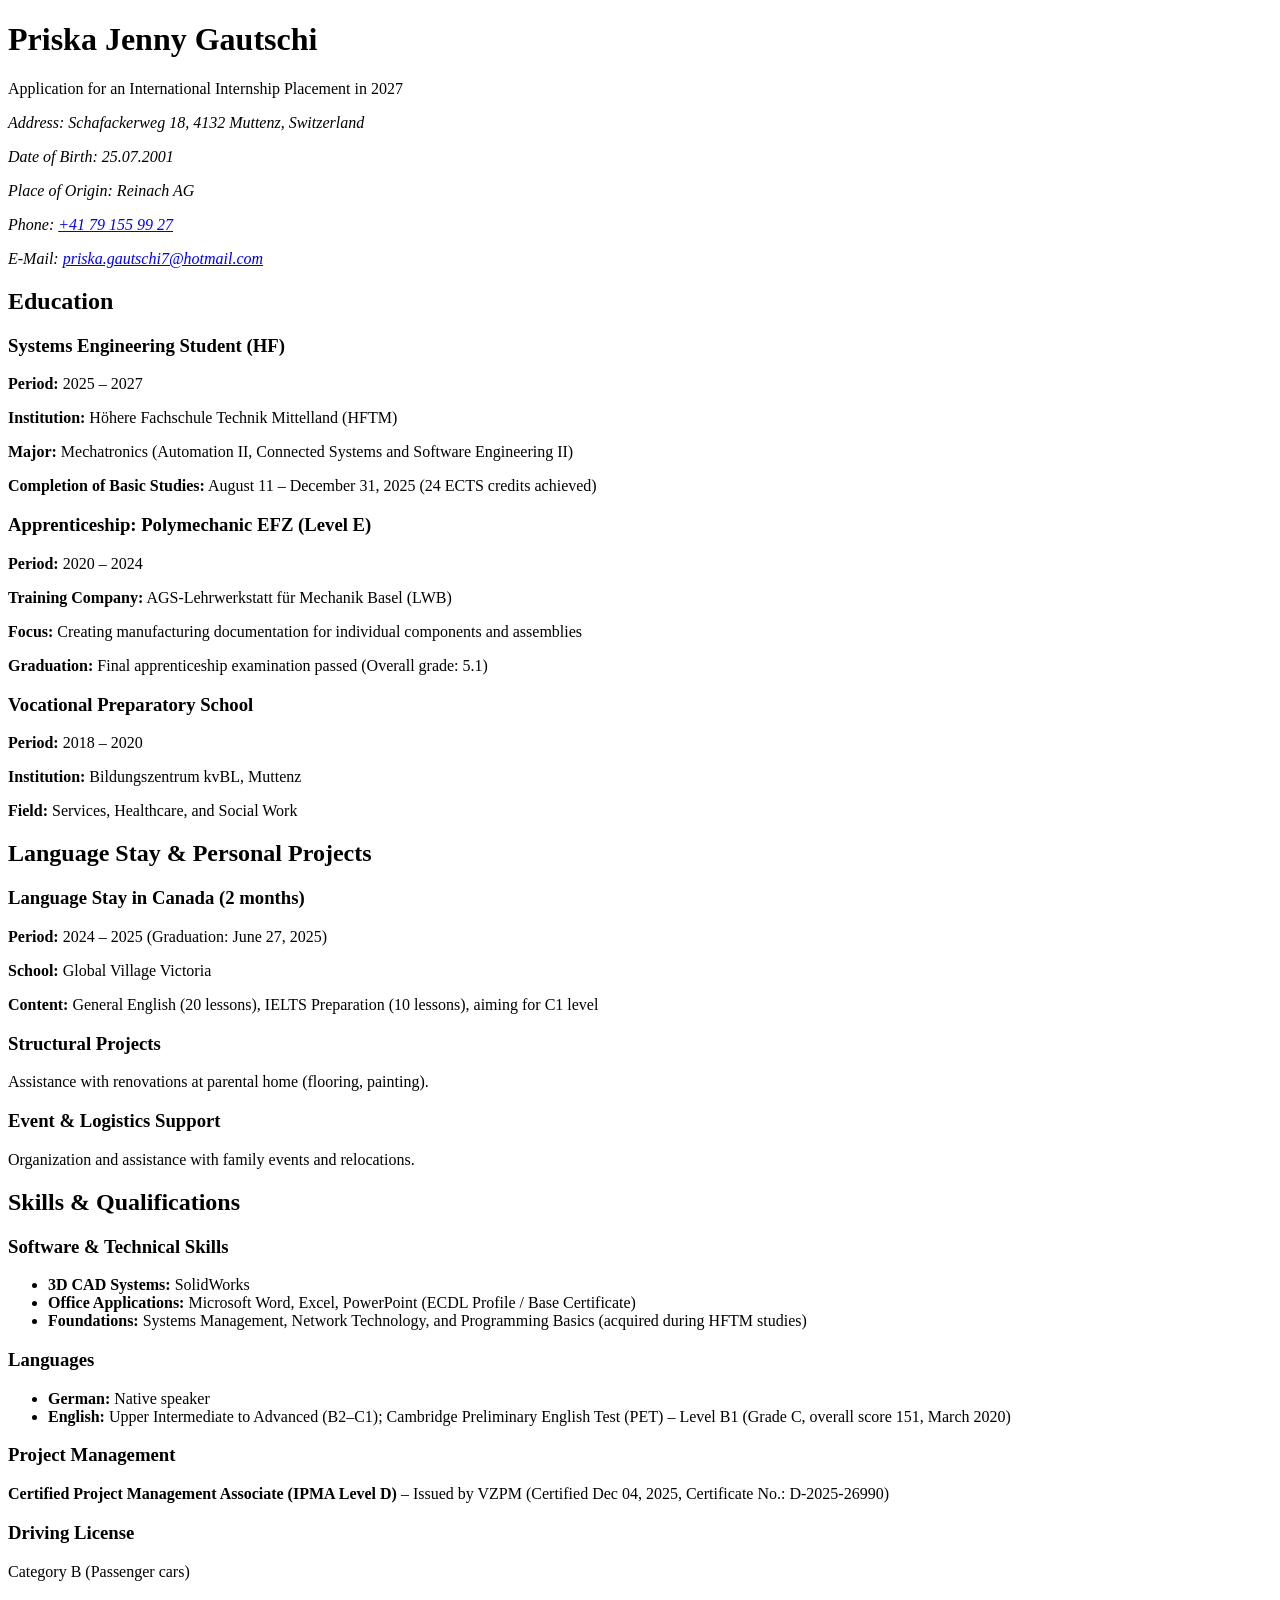
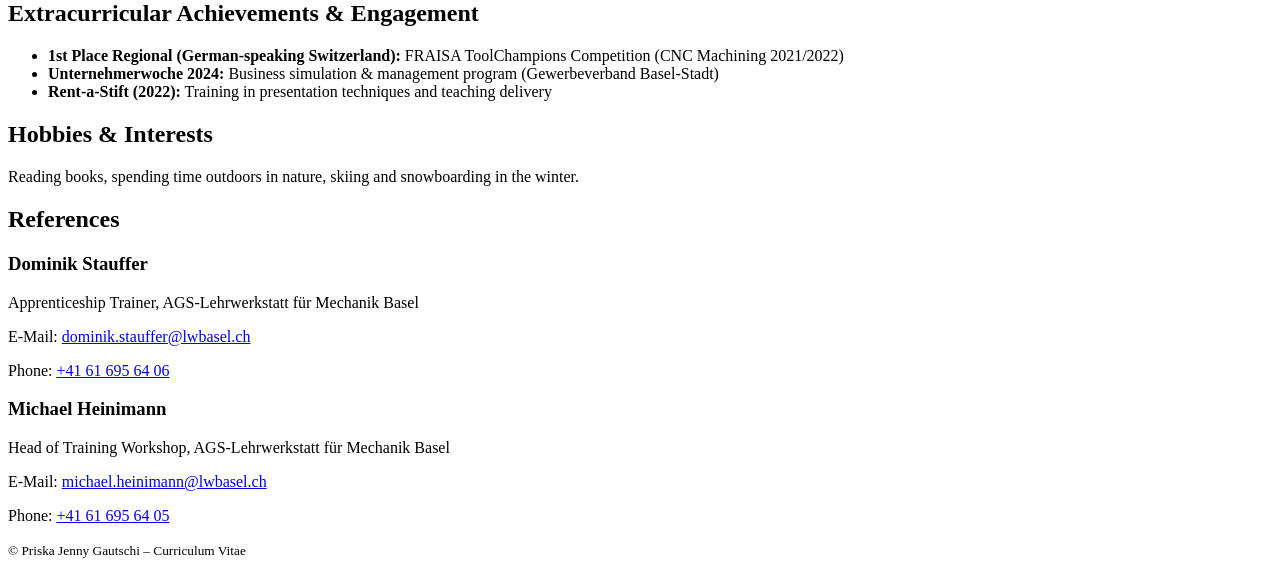
==== index.html @ a51564e8 "CV and README" ====
<!DOCTYPE html>
<html lang="en">
<head>
  <meta charset="UTF-8">
  <title>Curriculum Vitae - Priska Jenny Gautschi</title>
</head>
<body>

  <!-- Header / Contact Information -->
  <header>
    <h1>Priska Jenny Gautschi</h1>
    <p>Application for an International Internship Placement in 2027</p>

    <address>
      <p>Address: Schafackerweg 18, 4132 Muttenz, Switzerland</p>
      <p>Date of Birth: 25.07.2001</p>
      <p>Place of Origin: Reinach AG</p>
      <p>Phone: <a href="tel:+41791559927">+41 79 155 99 27</a></p>
      <p>E-Mail: <a href="mailto:priska.gautschi7@hotmail.com">priska.gautschi7@hotmail.com</a></p>
    </address>
  </header>

  <main>
    <!-- Education Section -->
    <section>
      <h2>Education</h2>

      <article>
        <h3>Systems Engineering Student (HF)</h3>
        <p><strong>Period:</strong> 2025 – 2027</p>
        <p><strong>Institution:</strong> Höhere Fachschule Technik Mittelland (HFTM)</p>
        <p><strong>Major:</strong> Mechatronics (Automation II, Connected Systems and Software Engineering II)</p>
        <p><strong>Completion of Basic Studies:</strong> August 11 – December 31, 2025 (24 ECTS credits achieved)</p>
      </article>

      <article>
        <h3>Apprenticeship: Polymechanic EFZ (Level E)</h3>
        <p><strong>Period:</strong> 2020 – 2024</p>
        <p><strong>Training Company:</strong> AGS-Lehrwerkstatt für Mechanik Basel (LWB)</p>
        <p><strong>Focus:</strong> Creating manufacturing documentation for individual components and assemblies</p>
        <p><strong>Graduation:</strong> Final apprenticeship examination passed (Overall grade: 5.1)</p>
      </article>

      <article>
        <h3>Vocational Preparatory School</h3>
        <p><strong>Period:</strong> 2018 – 2020</p>
        <p><strong>Institution:</strong> Bildungszentrum kvBL, Muttenz</p>
        <p><strong>Field:</strong> Services, Healthcare, and Social Work</p>
      </article>
    </section>

    <!-- Language Stay and Projects -->
    <section>
      <h2>Language Stay &amp; Personal Projects</h2>

      <article>
        <h3>Language Stay in Canada (2 months)</h3>
        <p><strong>Period:</strong> 2024 – 2025 (Graduation: June 27, 2025)</p>
        <p><strong>School:</strong> Global Village Victoria</p>
        <p><strong>Content:</strong> General English (20 lessons), IELTS Preparation (10 lessons), aiming for C1 level</p>
      </article>

      <article>
        <h3>Structural Projects</h3>
        <p>Assistance with renovations at parental home (flooring, painting).</p>
      </article>

      <article>
        <h3>Event &amp; Logistics Support</h3>
        <p>Organization and assistance with family events and relocations.</p>
      </article>
    </section>

    <!-- Skills and Qualifications -->
    <section>
      <h2>Skills &amp; Qualifications</h2>

      <article>
        <h3>Software &amp; Technical Skills</h3>
        <ul>
          <li><strong>3D CAD Systems:</strong> SolidWorks</li>
          <li><strong>Office Applications:</strong> Microsoft Word, Excel, PowerPoint (ECDL Profile / Base Certificate)</li>
          <li><strong>Foundations:</strong> Systems Management, Network Technology, and Programming Basics (acquired during HFTM studies)</li>
        </ul>
      </article>

      <article>
        <h3>Languages</h3>
        <ul>
          <li><strong>German:</strong> Native speaker</li>
          <li><strong>English:</strong> Upper Intermediate to Advanced (B2–C1); Cambridge Preliminary English Test (PET) – Level B1 (Grade C, overall score 151, March 2020)</li>
        </ul>
      </article>

      <article>
        <h3>Project Management</h3>
        <p><strong>Certified Project Management Associate (IPMA Level D)</strong> – Issued by VZPM (Certified Dec 04, 2025, Certificate No.: D-2025-26990)</p>
      </article>

      <article>
        <h3>Driving License</h3>
        <p>Category B (Passenger cars)</p>
      </article>
    </section>

    <!-- Extracurricular Achievements -->
    <section>
      <h2>Extracurricular Achievements &amp; Engagement</h2>
      <ul>
        <li><strong>1st Place Regional (German-speaking Switzerland):</strong> FRAISA ToolChampions Competition (CNC Machining 2021/2022)</li>
        <li><strong>Unternehmerwoche 2024:</strong> Business simulation &amp; management program (Gewerbeverband Basel-Stadt)</li>
        <li><strong>Rent-a-Stift (2022):</strong> Training in presentation techniques and teaching delivery</li>
      </ul>
    </section>

    <!-- Hobbies -->
    <section>
      <h2>Hobbies &amp; Interests</h2>
      <p>Reading books, spending time outdoors in nature, skiing and snowboarding in the winter.</p>
    </section>

    <!-- References -->
    <section>
      <h2>References</h2>

      <article>
        <h3>Dominik Stauffer</h3>
        <p>Apprenticeship Trainer, AGS-Lehrwerkstatt für Mechanik Basel</p>
        <p>E-Mail: <a href="mailto:dominik.stauffer@lwbasel.ch">dominik.stauffer@lwbasel.ch</a></p>
        <p>Phone: <a href="tel:+41616956406">+41 61 695 64 06</a></p>
      </article>

      <article>
        <h3>Michael Heinimann</h3>
        <p>Head of Training Workshop, AGS-Lehrwerkstatt für Mechanik Basel</p>
        <p>E-Mail: <a href="mailto:michael.heinimann@lwbasel.ch">michael.heinimann@lwbasel.ch</a></p>
        <p>Phone: <a href="tel:+41616956405">+41 61 695 64 05</a></p>
      </article>
    </section>
  </main>

  <footer>
    <p><small>&copy; Priska Jenny Gautschi – Curriculum Vitae</small></p>
  </footer>

</body>
</html>
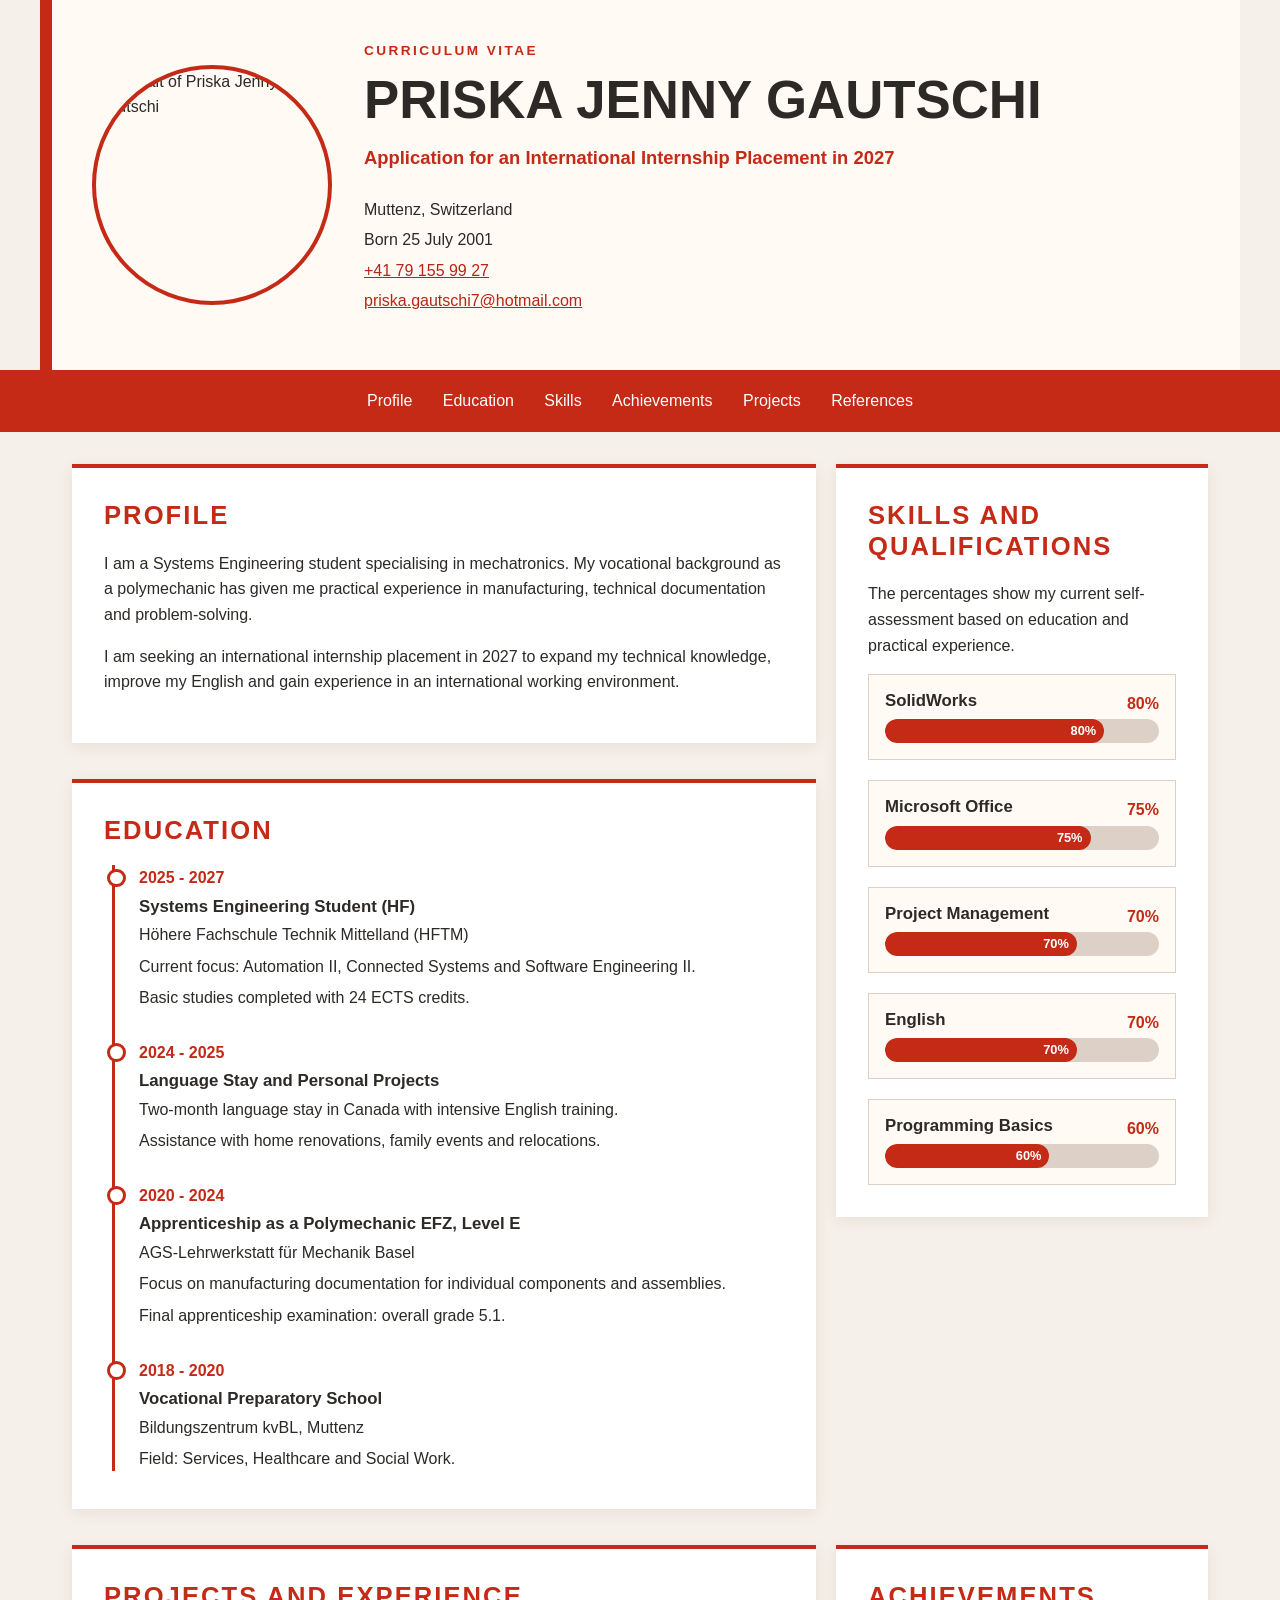
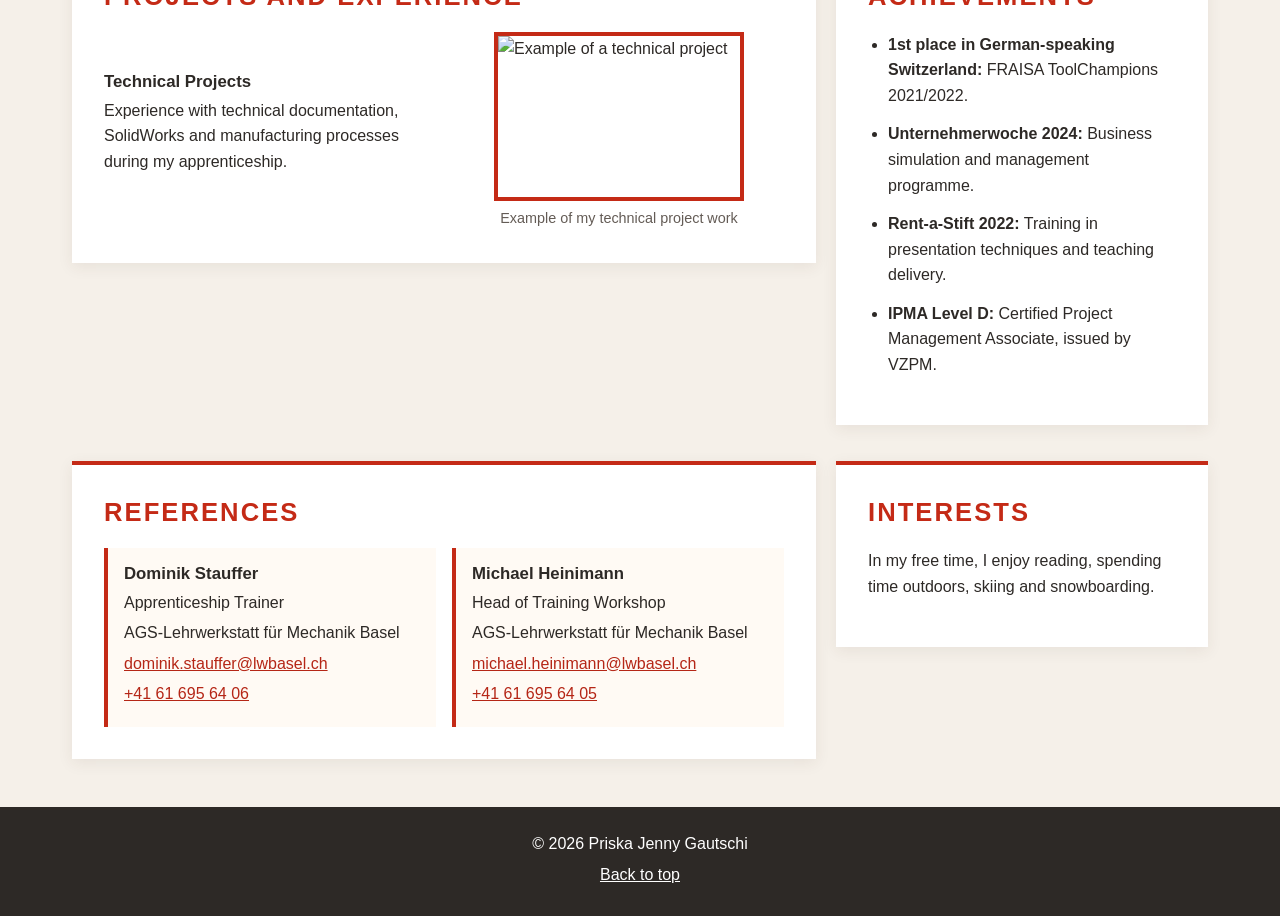
==== commit 7f738162: "style: gestalte CV responsiv mit CSS" ====
--- a/index.html
+++ b/index.html
@@ -1,147 +1,378 @@
-<!DOCTYPE html>
-<html lang="en">
-<head>
-  <meta charset="UTF-8">
-  <title>Curriculum Vitae - Priska Jenny Gautschi</title>
-</head>
-<body>
-
-  <!-- Header / Contact Information -->
-  <header>
-    <h1>Priska Jenny Gautschi</h1>
-    <p>Application for an International Internship Placement in 2027</p>
-
-    <address>
-      <p>Address: Schafackerweg 18, 4132 Muttenz, Switzerland</p>
-      <p>Date of Birth: 25.07.2001</p>
-      <p>Place of Origin: Reinach AG</p>
-      <p>Phone: <a href="tel:+41791559927">+41 79 155 99 27</a></p>
-      <p>E-Mail: <a href="mailto:priska.gautschi7@hotmail.com">priska.gautschi7@hotmail.com</a></p>
-    </address>
-  </header>
-
-  <main>
-    <!-- Education Section -->
-    <section>
-      <h2>Education</h2>
-
-      <article>
-        <h3>Systems Engineering Student (HF)</h3>
-        <p><strong>Period:</strong> 2025 – 2027</p>
-        <p><strong>Institution:</strong> Höhere Fachschule Technik Mittelland (HFTM)</p>
-        <p><strong>Major:</strong> Mechatronics (Automation II, Connected Systems and Software Engineering II)</p>
-        <p><strong>Completion of Basic Studies:</strong> August 11 – December 31, 2025 (24 ECTS credits achieved)</p>
-      </article>
-
-      <article>
-        <h3>Apprenticeship: Polymechanic EFZ (Level E)</h3>
-        <p><strong>Period:</strong> 2020 – 2024</p>
-        <p><strong>Training Company:</strong> AGS-Lehrwerkstatt für Mechanik Basel (LWB)</p>
-        <p><strong>Focus:</strong> Creating manufacturing documentation for individual components and assemblies</p>
-        <p><strong>Graduation:</strong> Final apprenticeship examination passed (Overall grade: 5.1)</p>
-      </article>
-
-      <article>
-        <h3>Vocational Preparatory School</h3>
-        <p><strong>Period:</strong> 2018 – 2020</p>
-        <p><strong>Institution:</strong> Bildungszentrum kvBL, Muttenz</p>
-        <p><strong>Field:</strong> Services, Healthcare, and Social Work</p>
-      </article>
-    </section>
-
-    <!-- Language Stay and Projects -->
-    <section>
-      <h2>Language Stay &amp; Personal Projects</h2>
-
-      <article>
-        <h3>Language Stay in Canada (2 months)</h3>
-        <p><strong>Period:</strong> 2024 – 2025 (Graduation: June 27, 2025)</p>
-        <p><strong>School:</strong> Global Village Victoria</p>
-        <p><strong>Content:</strong> General English (20 lessons), IELTS Preparation (10 lessons), aiming for C1 level</p>
-      </article>
-
-      <article>
-        <h3>Structural Projects</h3>
-        <p>Assistance with renovations at parental home (flooring, painting).</p>
-      </article>
-
-      <article>
-        <h3>Event &amp; Logistics Support</h3>
-        <p>Organization and assistance with family events and relocations.</p>
-      </article>
-    </section>
-
-    <!-- Skills and Qualifications -->
-    <section>
-      <h2>Skills &amp; Qualifications</h2>
-
-      <article>
-        <h3>Software &amp; Technical Skills</h3>
-        <ul>
-          <li><strong>3D CAD Systems:</strong> SolidWorks</li>
-          <li><strong>Office Applications:</strong> Microsoft Word, Excel, PowerPoint (ECDL Profile / Base Certificate)</li>
-          <li><strong>Foundations:</strong> Systems Management, Network Technology, and Programming Basics (acquired during HFTM studies)</li>
-        </ul>
-      </article>
-
-      <article>
-        <h3>Languages</h3>
-        <ul>
-          <li><strong>German:</strong> Native speaker</li>
-          <li><strong>English:</strong> Upper Intermediate to Advanced (B2–C1); Cambridge Preliminary English Test (PET) – Level B1 (Grade C, overall score 151, March 2020)</li>
-        </ul>
-      </article>
-
-      <article>
-        <h3>Project Management</h3>
-        <p><strong>Certified Project Management Associate (IPMA Level D)</strong> – Issued by VZPM (Certified Dec 04, 2025, Certificate No.: D-2025-26990)</p>
-      </article>
-
-      <article>
-        <h3>Driving License</h3>
-        <p>Category B (Passenger cars)</p>
-      </article>
-    </section>
-
-    <!-- Extracurricular Achievements -->
-    <section>
-      <h2>Extracurricular Achievements &amp; Engagement</h2>
-      <ul>
-        <li><strong>1st Place Regional (German-speaking Switzerland):</strong> FRAISA ToolChampions Competition (CNC Machining 2021/2022)</li>
-        <li><strong>Unternehmerwoche 2024:</strong> Business simulation &amp; management program (Gewerbeverband Basel-Stadt)</li>
-        <li><strong>Rent-a-Stift (2022):</strong> Training in presentation techniques and teaching delivery</li>
-      </ul>
-    </section>
-
-    <!-- Hobbies -->
-    <section>
-      <h2>Hobbies &amp; Interests</h2>
-      <p>Reading books, spending time outdoors in nature, skiing and snowboarding in the winter.</p>
-    </section>
-
-    <!-- References -->
-    <section>
-      <h2>References</h2>
-
-      <article>
-        <h3>Dominik Stauffer</h3>
-        <p>Apprenticeship Trainer, AGS-Lehrwerkstatt für Mechanik Basel</p>
-        <p>E-Mail: <a href="mailto:dominik.stauffer@lwbasel.ch">dominik.stauffer@lwbasel.ch</a></p>
-        <p>Phone: <a href="tel:+41616956406">+41 61 695 64 06</a></p>
-      </article>
-
-      <article>
-        <h3>Michael Heinimann</h3>
-        <p>Head of Training Workshop, AGS-Lehrwerkstatt für Mechanik Basel</p>
-        <p>E-Mail: <a href="mailto:michael.heinimann@lwbasel.ch">michael.heinimann@lwbasel.ch</a></p>
-        <p>Phone: <a href="tel:+41616956405">+41 61 695 64 05</a></p>
-      </article>
-    </section>
-  </main>
-
-  <footer>
-    <p><small>&copy; Priska Jenny Gautschi – Curriculum Vitae</small></p>
-  </footer>
-
-</body>
+<!DOCTYPE html>
+<html lang="en">
+
+<head>
+  <meta charset="UTF-8">
+  <meta name="viewport" content="width=device-width, initial-scale=1.0">
+  <meta name="description" content="Curriculum Vitae of Priska Jenny Gautschi">
+  <title>Curriculum Vitae - Priska Jenny Gautschi</title>
+  <link rel="stylesheet" href="style.css">
+</head>
+
+<body>
+  <a class="skip-link" href="#main-content">Skip to main content</a>
+
+  <header class="hero" id="top">
+    <figure class="portrait">
+      <img
+        src="img/priska-gautschi.jpg"
+        alt="Portrait of Priska Jenny Gautschi"
+        width="300"
+        height="350">
+    </figure>
+
+    <div class="hero-content">
+      <p class="eyebrow">Curriculum Vitae</p>
+
+      <h1>Priska Jenny Gautschi</h1>
+
+      <p class="subtitle">
+        Application for an International Internship Placement in 2027
+      </p>
+
+      <address class="contact">
+        <ul>
+          <li>Muttenz, Switzerland</li>
+          <li>Born 25 July 2001</li>
+          <li>
+            <a href="tel:+41791559927">
+              +41 79 155 99 27
+            </a>
+          </li>
+          <li>
+            <a href="mailto:priska.gautschi7@hotmail.com">
+              priska.gautschi7@hotmail.com
+            </a>
+          </li>
+        </ul>
+      </address>
+    </div>
+  </header>
+
+  <nav class="main-navigation" aria-label="Curriculum vitae sections">
+    <ul>
+      <li><a href="#profile">Profile</a></li>
+      <li><a href="#education">Education</a></li>
+      <li><a href="#skills">Skills</a></li>
+      <li><a href="#achievements">Achievements</a></li>
+      <li><a href="#projects">Projects</a></li>
+      <li><a href="#references">References</a></li>
+    </ul>
+  </nav>
+
+  <main class="page" id="main-content">
+    <section class="section" id="profile">
+      <h2>Profile</h2>
+
+      <p>
+        I am a Systems Engineering student specialising in mechatronics.
+        My vocational background as a polymechanic has given me practical
+        experience in manufacturing, technical documentation and
+        problem-solving.
+      </p>
+
+      <p>
+        I am seeking an international internship placement in 2027 to expand
+        my technical knowledge, improve my English and gain experience in an
+        international working environment.
+      </p>
+    </section>
+
+    <section class="section" id="education">
+      <h2>Education</h2>
+
+      <div class="timeline">
+        <article class="timeline-item">
+          <p class="period">
+            <time datetime="2025">2025</time> -
+            <time datetime="2027">2027</time>
+          </p>
+
+          <h3>Systems Engineering Student (HF)</h3>
+
+          <p>Höhere Fachschule Technik Mittelland (HFTM)</p>
+
+          <p>
+            Current focus: Automation II, Connected Systems and
+            Software Engineering II.
+          </p>
+
+          <p>
+            Basic studies completed with 24 ECTS credits.
+          </p>
+        </article>
+
+        <article class="timeline-item">
+          <p class="period">
+            <time datetime="2024">2024</time> -
+            <time datetime="2025">2025</time>
+          </p>
+
+          <h3>Language Stay and Personal Projects</h3>
+
+          <p>
+            Two-month language stay in Canada with intensive English training.
+          </p>
+
+          <p>
+            Assistance with home renovations, family events and relocations.
+          </p>
+        </article>
+
+        <article class="timeline-item">
+          <p class="period">
+            <time datetime="2020">2020</time> -
+            <time datetime="2024">2024</time>
+          </p>
+
+          <h3>Apprenticeship as a Polymechanic EFZ, Level E</h3>
+
+          <p>AGS-Lehrwerkstatt für Mechanik Basel</p>
+
+          <p>
+            Focus on manufacturing documentation for individual components
+            and assemblies.
+          </p>
+
+          <p>
+            Final apprenticeship examination: overall grade 5.1.
+          </p>
+        </article>
+
+        <article class="timeline-item">
+          <p class="period">
+            <time datetime="2018">2018</time> -
+            <time datetime="2020">2020</time>
+          </p>
+
+          <h3>Vocational Preparatory School</h3>
+
+          <p>Bildungszentrum kvBL, Muttenz</p>
+
+          <p>
+            Field: Services, Healthcare and Social Work.
+          </p>
+        </article>
+      </div>
+    </section>
+
+    <section class="section" id="skills">
+      <h2>Skills and Qualifications</h2>
+
+      <p>
+        The percentages show my current self-assessment based on education
+        and practical experience.
+      </p>
+
+      <div class="skills">
+        <article class="skill">
+          <div class="skill-heading">
+            <h3>SolidWorks</h3>
+            <span>80%</span>
+          </div>
+
+          <div
+            class="skill-track"
+            role="progressbar"
+            aria-label="SolidWorks knowledge"
+            aria-valuemin="0"
+            aria-valuemax="100"
+            aria-valuenow="80">
+
+            <span class="skill-fill level-80">80%</span>
+          </div>
+        </article>
+
+        <article class="skill">
+          <div class="skill-heading">
+            <h3>Microsoft Office</h3>
+            <span>75%</span>
+          </div>
+
+          <div
+            class="skill-track"
+            role="progressbar"
+            aria-label="Microsoft Office knowledge"
+            aria-valuemin="0"
+            aria-valuemax="100"
+            aria-valuenow="75">
+
+            <span class="skill-fill level-75">75%</span>
+          </div>
+        </article>
+
+        <article class="skill">
+          <div class="skill-heading">
+            <h3>Project Management</h3>
+            <span>70%</span>
+          </div>
+
+          <div
+            class="skill-track"
+            role="progressbar"
+            aria-label="Project management knowledge"
+            aria-valuemin="0"
+            aria-valuemax="100"
+            aria-valuenow="70">
+
+            <span class="skill-fill level-70">70%</span>
+          </div>
+        </article>
+
+        <article class="skill">
+          <div class="skill-heading">
+            <h3>English</h3>
+            <span>70%</span>
+          </div>
+
+          <div
+            class="skill-track"
+            role="progressbar"
+            aria-label="English knowledge"
+            aria-valuemin="0"
+            aria-valuemax="100"
+            aria-valuenow="70">
+
+            <span class="skill-fill level-70">70%</span>
+          </div>
+        </article>
+
+        <article class="skill">
+          <div class="skill-heading">
+            <h3>Programming Basics</h3>
+            <span>60%</span>
+          </div>
+
+          <div
+            class="skill-track"
+            role="progressbar"
+            aria-label="Programming knowledge"
+            aria-valuemin="0"
+            aria-valuemax="100"
+            aria-valuenow="60">
+
+            <span class="skill-fill level-60">60%</span>
+          </div>
+        </article>
+      </div>
+    </section>
+
+    <section class="section" id="achievements">
+      <h2>Achievements</h2>
+
+      <ul class="achievement-list">
+        <li>
+          <strong>1st place in German-speaking Switzerland:</strong>
+          FRAISA ToolChampions 2021/2022.
+        </li>
+
+        <li>
+          <strong>Unternehmerwoche 2024:</strong>
+          Business simulation and management programme.
+        </li>
+
+        <li>
+          <strong>Rent-a-Stift 2022:</strong>
+          Training in presentation techniques and teaching delivery.
+        </li>
+
+        <li>
+          <strong>IPMA Level D:</strong>
+          Certified Project Management Associate, issued by VZPM.
+        </li>
+      </ul>
+    </section>
+
+    <section class="section" id="projects">
+      <h2>Projects and Experience</h2>
+
+      <div class="project-layout">
+        <div>
+          <h3>Technical Projects</h3>
+
+          <p>
+            Experience with technical documentation, SolidWorks and
+            manufacturing processes during my apprenticeship.
+          </p>
+        </div>
+
+        <figure class="project-image">
+          <img
+            src="img/technical-project.jpg"
+            alt="Example of a technical project"
+            width="600"
+            height="400">
+
+          <figcaption>
+            Example of my technical project work
+          </figcaption>
+        </figure>
+      </div>
+    </section>
+
+    <section class="section" id="interests">
+      <h2>Interests</h2>
+
+      <p>
+        In my free time, I enjoy reading, spending time outdoors,
+        skiing and snowboarding.
+      </p>
+    </section>
+
+    <section class="section" id="references">
+      <h2>References</h2>
+
+      <div class="reference-grid">
+        <article class="reference">
+          <h3>Dominik Stauffer</h3>
+
+          <p>Apprenticeship Trainer</p>
+
+          <p>AGS-Lehrwerkstatt für Mechanik Basel</p>
+
+          <p>
+            <a href="mailto:dominik.stauffer@lwbasel.ch">
+              dominik.stauffer@lwbasel.ch
+            </a>
+          </p>
+
+          <p>
+            <a href="tel:+41616956406">
+              +41 61 695 64 06
+            </a>
+          </p>
+        </article>
+
+        <article class="reference">
+          <h3>Michael Heinimann</h3>
+
+          <p>Head of Training Workshop</p>
+
+          <p>AGS-Lehrwerkstatt für Mechanik Basel</p>
+
+          <p>
+            <a href="mailto:michael.heinimann@lwbasel.ch">
+              michael.heinimann@lwbasel.ch
+            </a>
+          </p>
+
+          <p>
+            <a href="tel:+41616956405">
+              +41 61 695 64 05
+            </a>
+          </p>
+        </article>
+      </div>
+    </section>
+  </main>
+
+  <footer class="footer">
+    <p>&copy; 2026 Priska Jenny Gautschi</p>
+
+    <p>
+      <a href="#top">Back to top</a>
+    </p>
+  </footer>
+</body>
+
 </html>
--- a/style.css
+++ b/style.css
@@ -0,0 +1,480 @@
+/* General settings */
+
+* {
+  box-sizing: border-box;
+}
+
+html {
+  scroll-behavior: smooth;
+}
+
+body {
+  margin: 0;
+  color: #2d2926;
+  background-color: #f5f0e9;
+  font-family: Arial, Helvetica, sans-serif;
+  font-size: 1rem;
+  line-height: 1.6;
+}
+
+img {
+  display: block;
+  max-width: 100%;
+  height: auto;
+}
+
+a {
+  color: #b52616;
+}
+
+a:hover {
+  color: #74170e;
+}
+
+a:focus-visible {
+  outline: 3px solid #e5a400;
+  outline-offset: 3px;
+}
+
+h1,
+h2,
+h3,
+p,
+ul,
+figure {
+  margin-top: 0;
+}
+
+h1,
+h2,
+h3 {
+  line-height: 1.2;
+}
+
+.skip-link {
+  position: absolute;
+  top: -5rem;
+  left: 1rem;
+  padding: 0.75rem 1rem;
+  color: #ffffff;
+  background-color: #2d2926;
+  z-index: 10;
+}
+
+.skip-link:focus {
+  top: 1rem;
+}
+
+/* Header */
+
+.hero {
+  max-width: 75rem;
+  margin: 0 auto;
+  padding: 2rem 1.25rem;
+  background-color: #fffaf4;
+  border-left: 0.8rem solid #c42a16;
+}
+
+.portrait {
+  max-width: 15rem;
+  margin-right: auto;
+  margin-bottom: 1.5rem;
+  margin-left: auto;
+}
+
+.portrait img {
+  width: 100%;
+  border: 0.3rem solid #c42a16;
+  border-radius: 50%;
+  aspect-ratio: 1 / 1;
+  object-fit: cover;
+  object-position: center 35%;
+}
+
+.eyebrow {
+  margin-bottom: 0.4rem;
+  color: #c42a16;
+  font-size: 0.85rem;
+  font-weight: bold;
+  letter-spacing: 0.18em;
+  text-transform: uppercase;
+}
+
+.hero h1 {
+  margin-bottom: 0.75rem;
+  font-family: "Arial Narrow", Arial, sans-serif;
+  font-size: 2.5rem;
+  text-transform: uppercase;
+}
+
+.subtitle {
+  max-width: 40rem;
+  color: #c42a16;
+  font-size: 1.15rem;
+  font-weight: bold;
+}
+
+.contact {
+  margin-top: 1.5rem;
+  font-style: normal;
+}
+
+.contact ul {
+  padding: 0;
+  list-style: none;
+}
+
+.contact li {
+  margin-bottom: 0.3rem;
+}
+
+/* Navigation */
+
+.main-navigation {
+  position: sticky;
+  top: 0;
+  background-color: #c42a16;
+  z-index: 5;
+}
+
+.main-navigation ul {
+  display: grid;
+  grid-template-columns: repeat(2, minmax(0, 1fr));
+  max-width: 75rem;
+  margin: 0 auto;
+  padding: 0.4rem;
+  gap: 0.25rem;
+  list-style: none;
+}
+
+.main-navigation a {
+  display: block;
+  padding: 0.55rem 0.25rem;
+  color: #ffffff;
+  font-size: 0.9rem;
+  text-align: center;
+  text-decoration: none;
+}
+
+.main-navigation a:hover {
+  background-color: #8c1d11;
+}
+
+/* Main content */
+
+.page {
+  max-width: 75rem;
+  margin: 0 auto;
+  padding: 1rem;
+}
+
+.section {
+  margin-bottom: 1rem;
+  padding: 1.25rem;
+  background-color: #ffffff;
+  border-top: 0.3rem solid #c42a16;
+  box-shadow: 0 0.25rem 0.9rem rgba(72, 49, 37, 0.08);
+}
+
+.section h2 {
+  margin-bottom: 1.25rem;
+  color: #c42a16;
+  font-family: "Arial Narrow", Arial, sans-serif;
+  font-size: 1.6rem;
+  letter-spacing: 0.08em;
+  text-transform: uppercase;
+}
+
+.section h3 {
+  margin-bottom: 0.35rem;
+  font-size: 1.05rem;
+}
+
+/* Education timeline */
+
+.timeline {
+  margin-left: 0.5rem;
+  padding-left: 1.5rem;
+  border-left: 0.2rem solid #c42a16;
+}
+
+.timeline-item {
+  position: relative;
+  padding-bottom: 1.5rem;
+}
+
+.timeline-item:last-child {
+  padding-bottom: 0;
+}
+
+.timeline-item::before {
+  position: absolute;
+  top: 0.2rem;
+  left: -2rem;
+  width: 0.8rem;
+  height: 0.8rem;
+  background-color: #ffffff;
+  border: 0.2rem solid #c42a16;
+  border-radius: 50%;
+  content: "";
+}
+
+.timeline-item p {
+  margin-bottom: 0.35rem;
+}
+
+.period {
+  color: #c42a16;
+  font-weight: bold;
+}
+
+/* Skills */
+
+.skills {
+  display: grid;
+  gap: 1.25rem;
+}
+
+.skill {
+  padding: 1rem;
+  background-color: #fffaf4;
+  border: 1px solid #ddd1c7;
+}
+
+.skill-heading {
+  display: flex;
+  justify-content: space-between;
+  gap: 1rem;
+}
+
+.skill-heading h3 {
+  margin-bottom: 0.5rem;
+}
+
+.skill-heading > span {
+  color: #c42a16;
+  font-weight: bold;
+}
+
+.skill-track {
+  height: 1.5rem;
+  background-color: #ddd1c7;
+  border-radius: 1rem;
+  overflow: hidden;
+}
+
+.skill-fill {
+  display: block;
+  height: 100%;
+  padding-right: 0.5rem;
+  color: #ffffff;
+  background-color: #c42a16;
+  border-radius: 1rem;
+  font-size: 0.8rem;
+  font-weight: bold;
+  line-height: 1.5rem;
+  text-align: right;
+  animation: grow-bar 1.4s ease-out;
+}
+
+.level-80 {
+  width: 80%;
+}
+
+.level-75 {
+  width: 75%;
+}
+
+.level-70 {
+  width: 70%;
+}
+
+.level-60 {
+  width: 60%;
+}
+
+@keyframes grow-bar {
+  from {
+    width: 0;
+  }
+}
+
+/* Achievements */
+
+.achievement-list {
+  padding-left: 1.25rem;
+}
+
+.achievement-list li {
+  margin-bottom: 0.8rem;
+}
+
+/* Projects */
+
+.project-layout {
+  display: grid;
+  gap: 1.25rem;
+}
+
+.project-image {
+  margin-bottom: 0;
+}
+
+.project-image img {
+  width: 100%;
+  border: 0.25rem solid #c42a16;
+}
+
+.project-image figcaption {
+  margin-top: 0.4rem;
+  color: #645c56;
+  font-size: 0.9rem;
+  text-align: center;
+}
+
+/* References */
+
+.reference-grid {
+  display: grid;
+  gap: 1rem;
+}
+
+.reference {
+  padding: 1rem;
+  background-color: #fffaf4;
+  border-left: 0.25rem solid #c42a16;
+}
+
+.reference p {
+  margin-bottom: 0.3rem;
+}
+
+/* Footer */
+
+.footer {
+  padding: 1.5rem;
+  color: #ffffff;
+  background-color: #2d2926;
+  text-align: center;
+}
+
+.footer p {
+  margin-bottom: 0.3rem;
+}
+
+.footer a {
+  color: #ffffff;
+}
+
+/* Slightly larger smartphones */
+
+@media (min-width: 500px) {
+  .main-navigation ul {
+    grid-template-columns: repeat(3, minmax(0, 1fr));
+  }
+}
+
+/* Tablet */
+
+@media (min-width: 735px) {
+  .hero {
+    display: grid;
+    grid-template-columns: 15rem 1fr;
+    align-items: center;
+    gap: 2rem;
+    padding: 2.5rem;
+  }
+
+  .portrait {
+    margin: 0;
+  }
+
+  .hero h1 {
+    font-size: 3.3rem;
+  }
+
+  .main-navigation ul {
+    display: flex;
+    justify-content: center;
+    padding: 0.6rem 1rem;
+    gap: 0.4rem;
+  }
+
+  .main-navigation a {
+    padding: 0.55rem 0.75rem;
+    font-size: 1rem;
+  }
+
+  .page {
+    padding: 2rem;
+  }
+
+  .section {
+    padding: 2rem;
+  }
+
+  .skills {
+    grid-template-columns: 1fr 1fr;
+  }
+
+  .project-layout {
+    grid-template-columns: 1fr 1fr;
+    align-items: center;
+  }
+
+  .reference-grid {
+    grid-template-columns: 1fr 1fr;
+  }
+}
+
+/* Desktop */
+
+@media (min-width: 1068px) {
+  .page {
+    display: grid;
+    grid-template-columns: minmax(0, 2fr) minmax(18rem, 1fr);
+    align-items: start;
+    gap: 1.25rem;
+  }
+
+  #profile,
+  #education,
+  #projects,
+  #references {
+    grid-column: 1;
+  }
+
+  #skills,
+  #achievements,
+  #interests {
+    grid-column: 2;
+  }
+
+  #skills {
+    grid-row: 1 / span 2;
+  }
+
+  #achievements {
+    grid-row: 3;
+  }
+
+  #interests {
+    grid-row: 4;
+  }
+
+  .skills {
+    grid-template-columns: 1fr;
+  }
+}
+
+/* Reduced animation */
+
+@media (prefers-reduced-motion: reduce) {
+  html {
+    scroll-behavior: auto;
+  }
+
+  .skill-fill {
+    animation: none;
+  }
+}
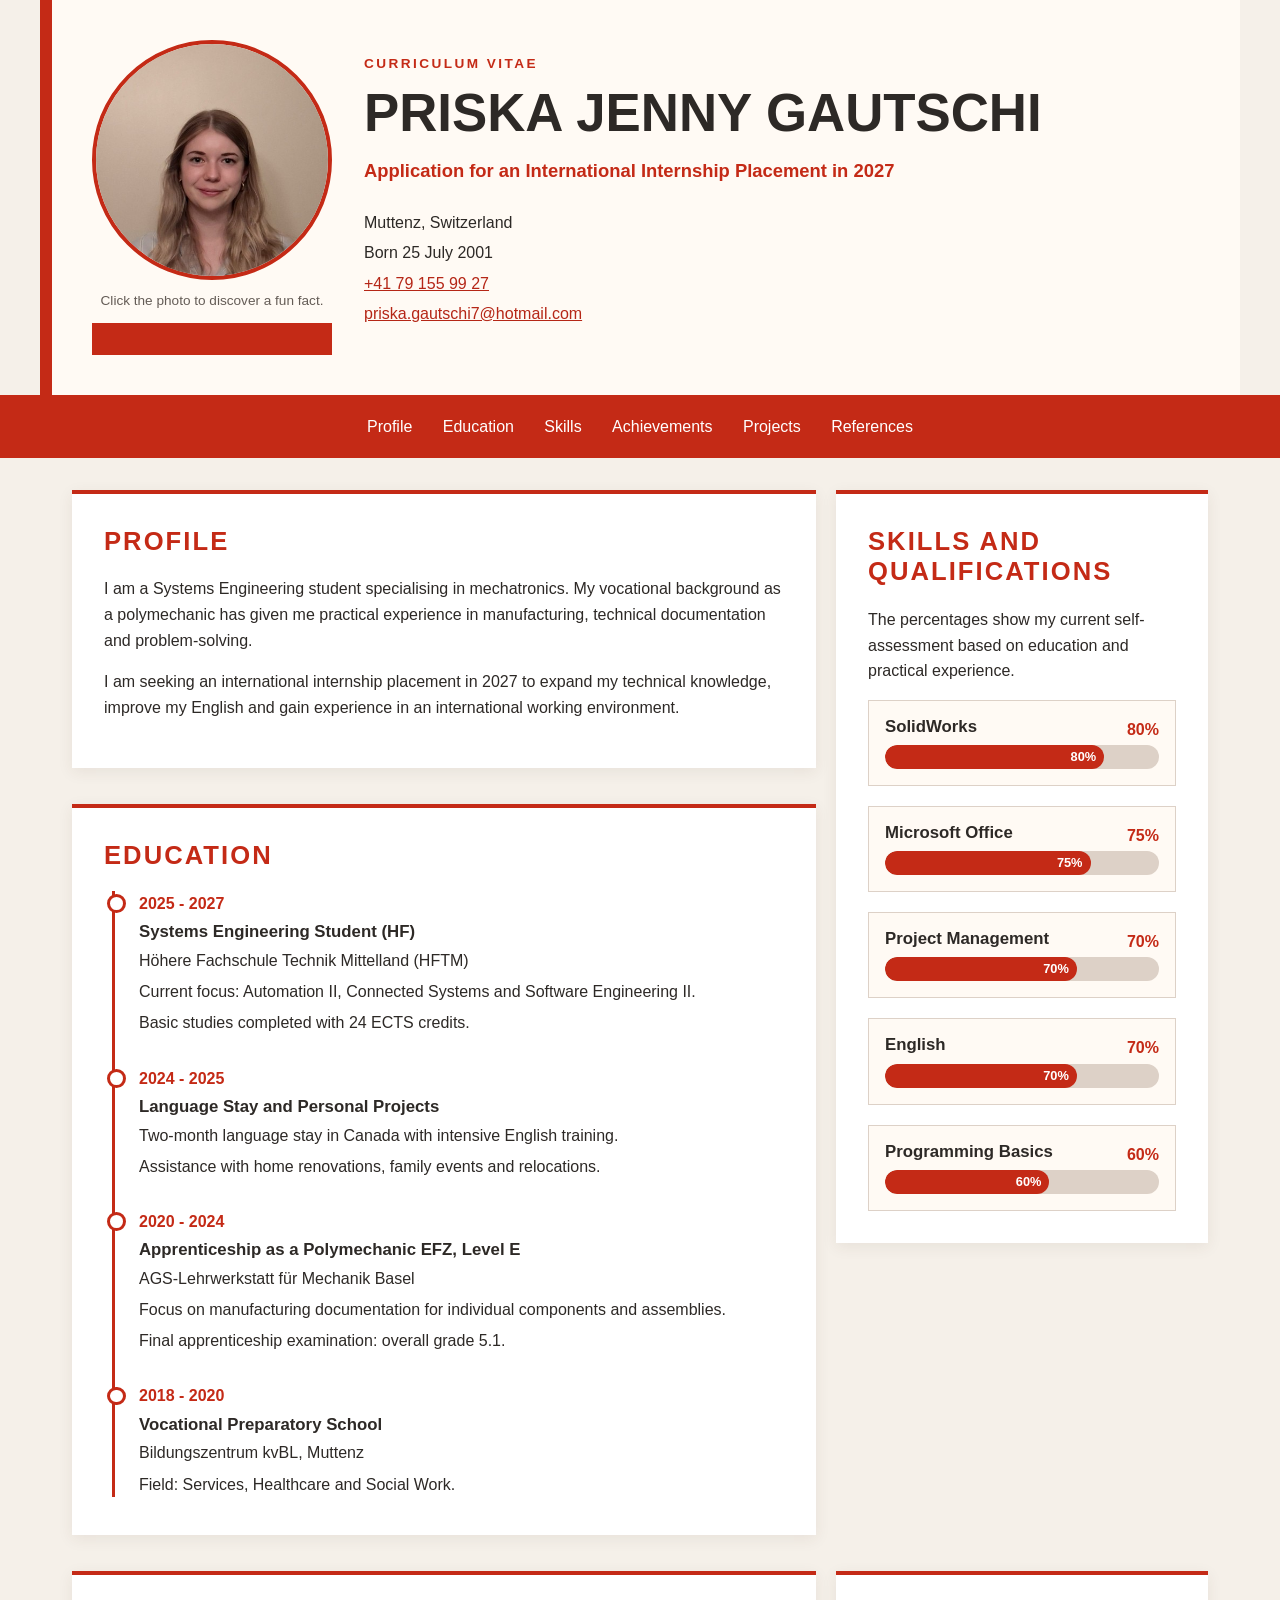
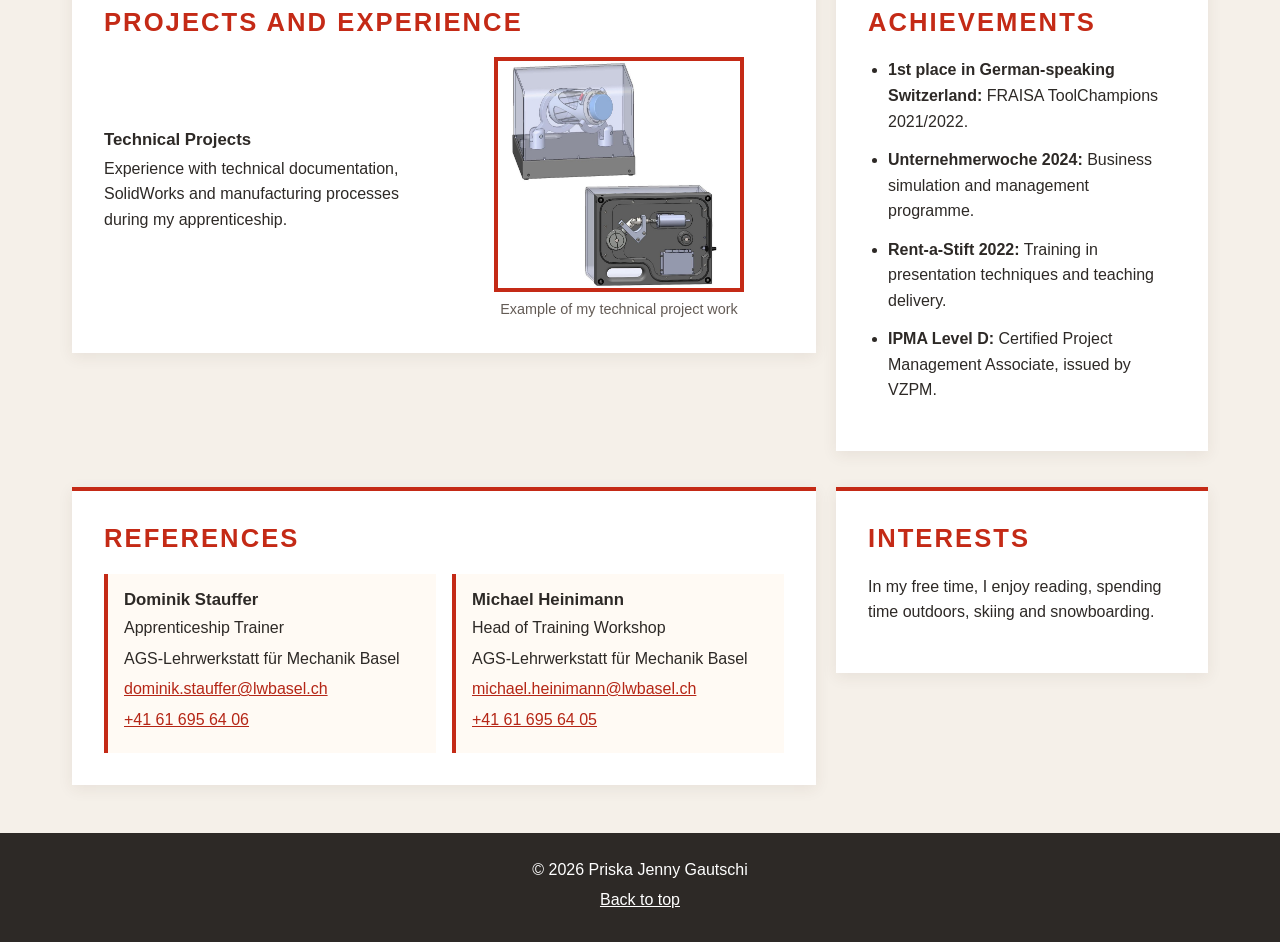
==== commit 784db2e9: "feat:Fun-Fact-Easter-Egg" ====
--- a/index.html
+++ b/index.html
@@ -7,6 +7,7 @@
   <meta name="description" content="Curriculum Vitae of Priska Jenny Gautschi">
   <title>Curriculum Vitae - Priska Jenny Gautschi</title>
   <link rel="stylesheet" href="style.css">
+  <script src="script.js" defer></script>
 </head>
 
 <body>
@@ -14,11 +15,29 @@
 
   <header class="hero" id="top">
     <figure class="portrait">
-      <img
-        src="img/priska-gautschi.jpg"
-        alt="Portrait of Priska Jenny Gautschi"
-        width="300"
-        height="350">
+
+      <button
+        class="portrait-button"
+        id="profile-photo"
+        type="button"
+        aria-label="Show a fun fact about Priska">
+
+        <img
+          src="img/priska-gautschi.jpg"
+          alt="Portrait of Priska Jenny Gautschi"
+          width="300"
+          height="350">
+      </button>
+
+      <figcaption>
+        Click the photo to discover a fun fact.
+      </figcaption>
+
+      <output
+        class="fun-fact"
+        id="fun-fact"
+        aria-live="polite">
+      </output>
     </figure>
 
     <div class="hero-content">
--- a/style.css
+++ b/style.css
@@ -31,7 +31,8 @@
   color: #74170e;
 }
 
-a:focus-visible {
+a:focus-visible,
+button:focus-visible {
   outline: 3px solid #e5a400;
   outline-offset: 3px;
 }
@@ -76,10 +77,24 @@
 }
 
 .portrait {
+  position: relative;
   max-width: 15rem;
   margin-right: auto;
   margin-bottom: 1.5rem;
   margin-left: auto;
+  text-align: center;
+}
+
+.portrait-button {
+  display: block;
+  position: relative;
+  width: 100%;
+  padding: 0;
+  background: none;
+  border: 0;
+  border-radius: 50%;
+  cursor: pointer;
+  z-index: 1;
 }
 
 .portrait img {
@@ -89,7 +104,34 @@
   aspect-ratio: 1 / 1;
   object-fit: cover;
   object-position: center 35%;
-}
+  transition: transform 0.2s ease;
+}
+
+.portrait-button:hover img {
+  transform: scale(1.03);
+}
+
+.portrait figcaption {
+  margin-top: 0.6rem;
+  color: #645c56;
+  font-size: 0.85rem;
+}
+
+.fun-fact {
+  display: block;
+  min-height: 2rem;
+  margin-top: 0.75rem;
+  padding: 0.65rem;
+  color: #ffffff;
+  background-color: #c42a16;
+  font-size: 0.85rem;
+  font-weight: bold;
+}
+
+.fun-fact:empty {
+  display: none;
+}
+
 
 .eyebrow {
   margin-bottom: 0.4rem;
@@ -396,6 +438,7 @@
   .main-navigation ul {
     display: flex;
     justify-content: center;
+    flex-wrap: wrap;
     padding: 0.6rem 1rem;
     gap: 0.4rem;
   }
@@ -474,7 +517,11 @@
     scroll-behavior: auto;
   }
 
-  .skill-fill {
+  .skill-fill,{
     animation: none;
   }
+
+  .portrait img {
+    transition: none;
+  }
 }
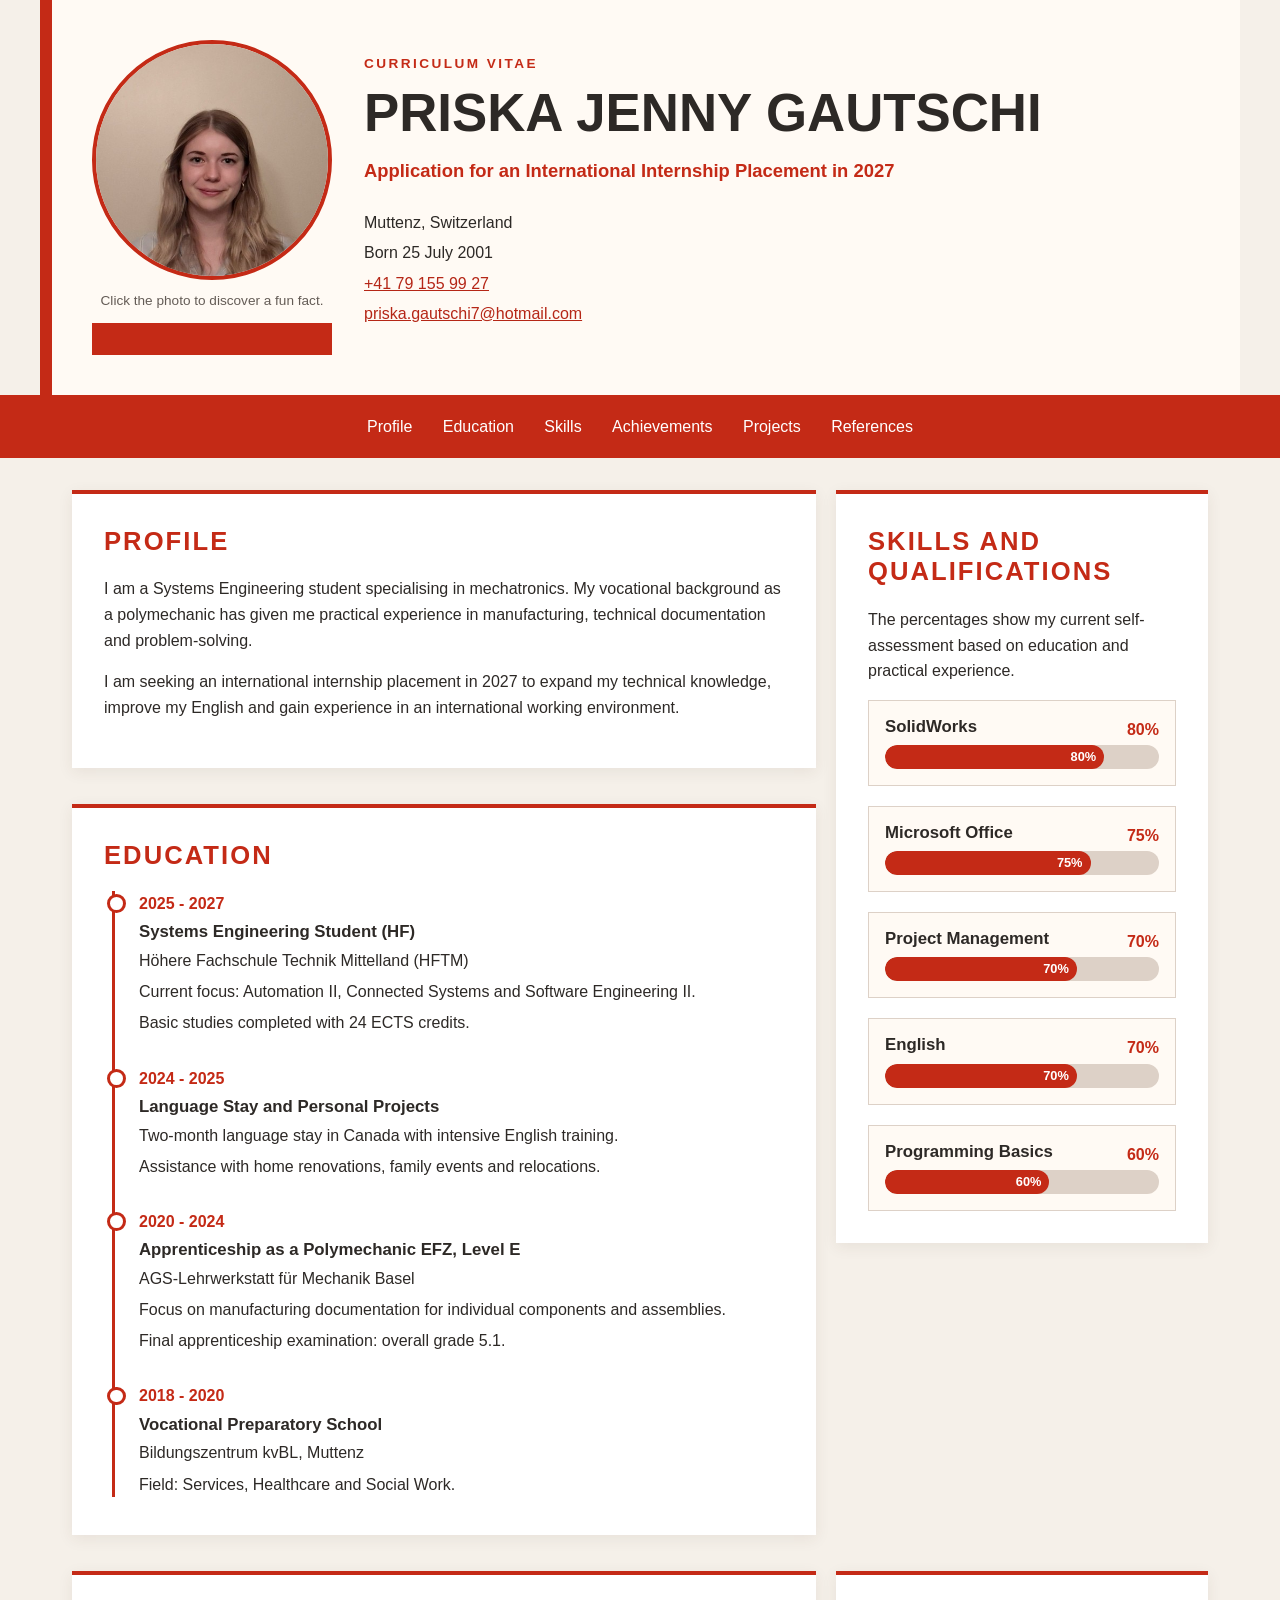
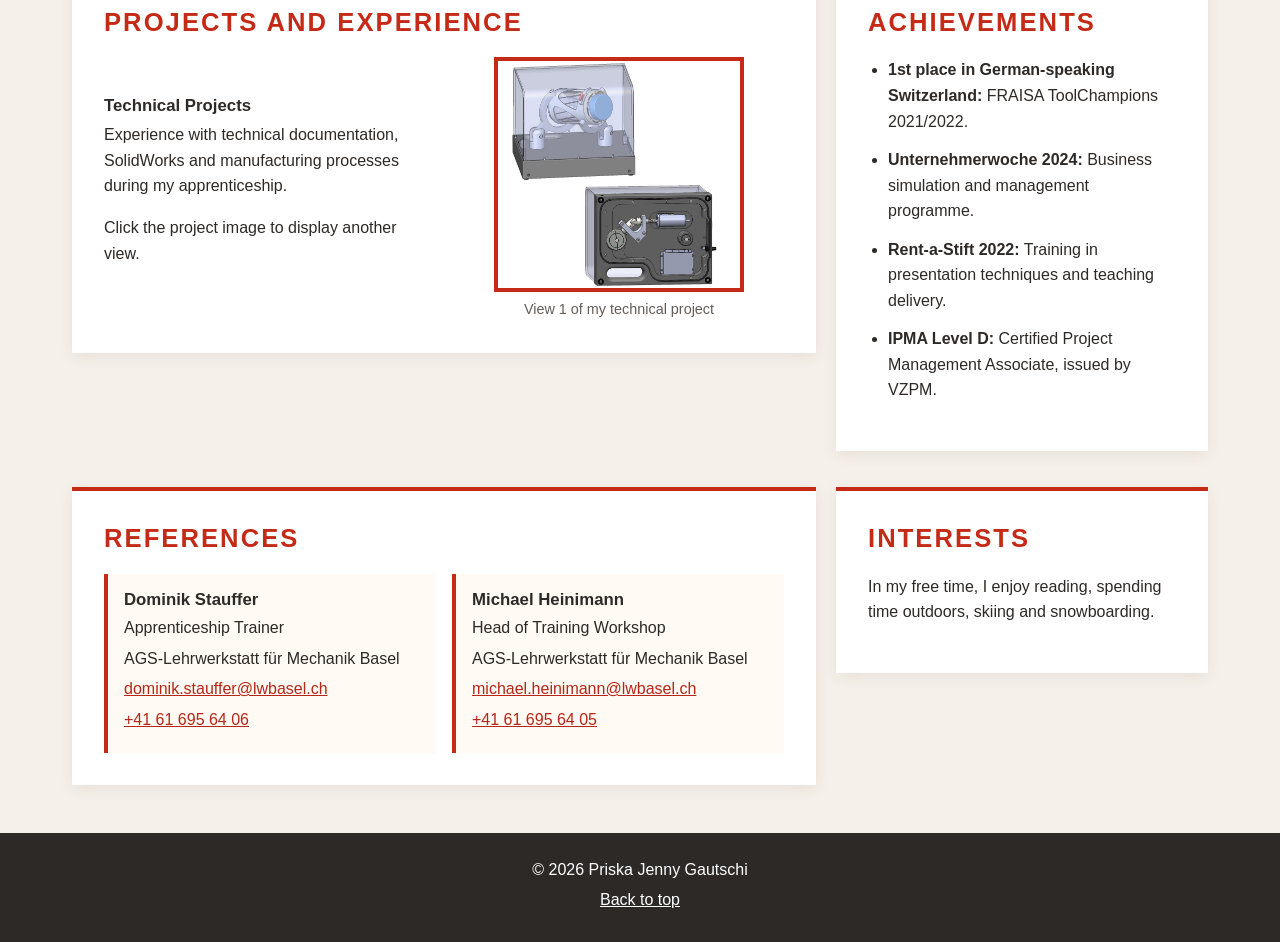
==== commit 9918ad3b: "feat: wechselnde Projektbilder" ====
--- a/index.html
+++ b/index.html
@@ -15,7 +15,6 @@
 
   <header class="hero" id="top">
     <figure class="portrait">
-
       <button
         class="portrait-button"
         id="profile-photo"
@@ -313,17 +312,29 @@
             Experience with technical documentation, SolidWorks and
             manufacturing processes during my apprenticeship.
           </p>
+
+          <p>
+            Click the project image to display another view.
+          </p>
         </div>
 
         <figure class="project-image">
-          <img
-            src="img/technical-project.jpg"
-            alt="Example of a technical project"
-            width="600"
-            height="400">
-
-          <figcaption>
-            Example of my technical project work
+          <button
+            class="project-image-button"
+            id="project-image-button"
+            type="button"
+            aria-label="Show the next view of my technical project">
+
+            <img
+              id="project-image"
+              src="img/technical-project.jpg"
+              alt="View 1 of my technical project"
+              width="600"
+              height="400">
+          </button>
+
+          <figcaption id="project-caption">
+            View 1 of my technical project
           </figcaption>
         </figure>
       </div>
--- a/style.css
+++ b/style.css
@@ -77,7 +77,6 @@
 }
 
 .portrait {
-  position: relative;
   max-width: 15rem;
   margin-right: auto;
   margin-bottom: 1.5rem;
@@ -87,14 +86,12 @@
 
 .portrait-button {
   display: block;
-  position: relative;
   width: 100%;
   padding: 0;
   background: none;
   border: 0;
   border-radius: 50%;
   cursor: pointer;
-  z-index: 1;
 }
 
 .portrait img {
@@ -131,7 +128,6 @@
 .fun-fact:empty {
   display: none;
 }
-
 
 .eyebrow {
   margin-bottom: 0.4rem;
@@ -360,18 +356,32 @@
 
 .project-image {
   margin-bottom: 0;
-}
-
-.project-image img {
+  text-align: center;
+}
+
+.project-image-button {
+  display: block;
+  width: 100%;
+  padding: 0;
+  background: none;
+  border: 0;
+  cursor: pointer;
+}
+
+.project-image-button img {
   width: 100%;
   border: 0.25rem solid #c42a16;
+  transition: opacity 0.2s ease;
+}
+
+.project-image-button:hover img {
+  opacity: 0.8;
 }
 
 .project-image figcaption {
   margin-top: 0.4rem;
   color: #645c56;
   font-size: 0.9rem;
-  text-align: center;
 }
 
 /* References */
@@ -517,11 +527,12 @@
     scroll-behavior: auto;
   }
 
-  .skill-fill,{
+  .skill-fill {
     animation: none;
   }
 
-  .portrait img {
+  .portrait img,
+  .project-image-button img {
     transition: none;
   }
 }
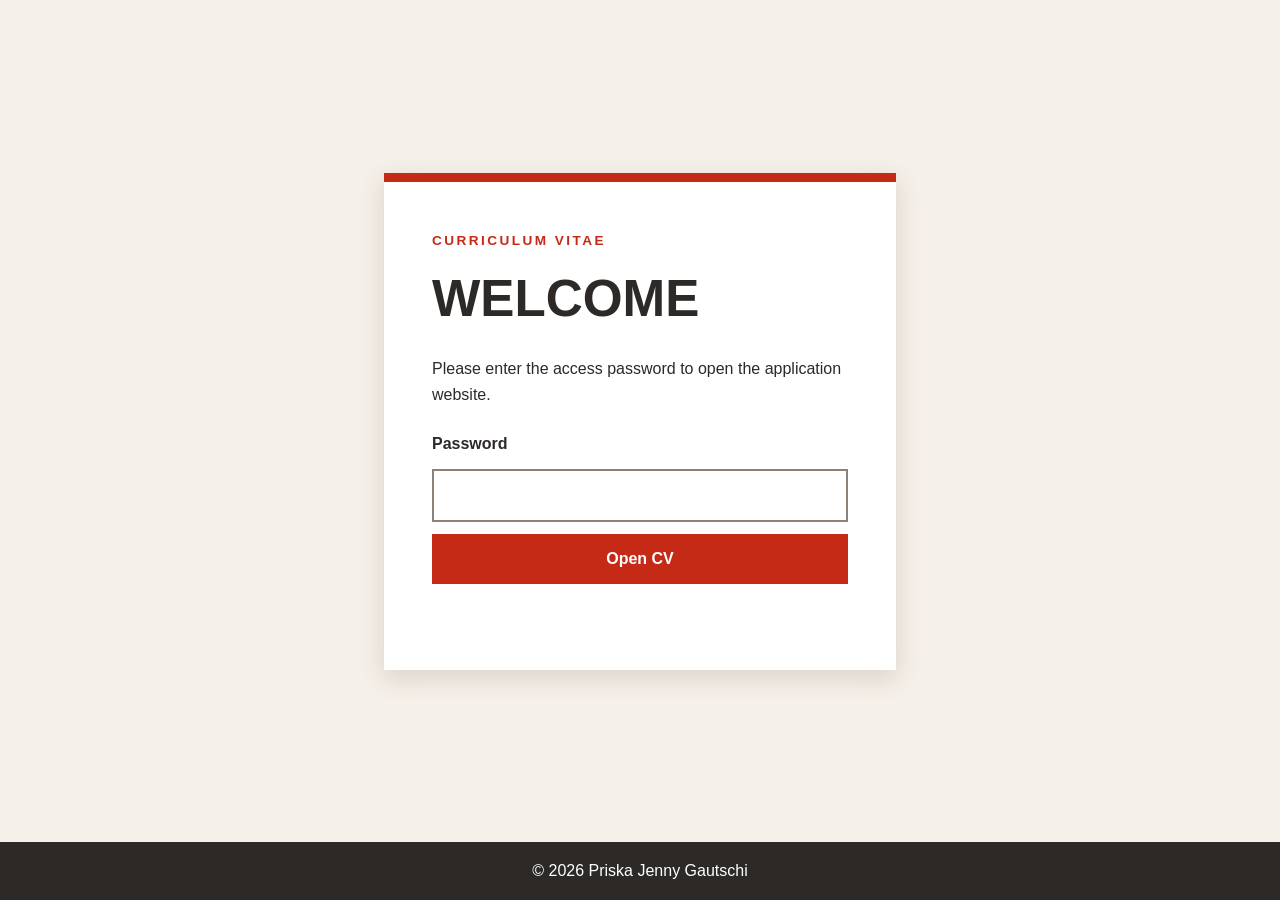
==== commit 2181a9dc: "feat: ergänze Passwort-Login" ====
--- a/index.html
+++ b/index.html
@@ -4,404 +4,63 @@
 <head>
   <meta charset="UTF-8">
   <meta name="viewport" content="width=device-width, initial-scale=1.0">
-  <meta name="description" content="Curriculum Vitae of Priska Jenny Gautschi">
-  <title>Curriculum Vitae - Priska Jenny Gautschi</title>
-  <link rel="stylesheet" href="style.css">
-  <script src="script.js" defer></script>
+  <meta
+    name="description"
+    content="Password entry for the curriculum vitae of Priska Jenny Gautschi">
+  <meta name="robots" content="noindex, nofollow">
+
+  <title>CV Login - Priska Jenny Gautschi</title>
+
+  <link rel="stylesheet" href="login.css">
+  <script src="login.js" defer></script>
 </head>
 
-<body>
-  <a class="skip-link" href="#main-content">Skip to main content</a>
-
-  <header class="hero" id="top">
-    <figure class="portrait">
-      <button
-        class="portrait-button"
-        id="profile-photo"
-        type="button"
-        aria-label="Show a fun fact about Priska">
-
-        <img
-          src="img/priska-gautschi.jpg"
-          alt="Portrait of Priska Jenny Gautschi"
-          width="300"
-          height="350">
-      </button>
-
-      <figcaption>
-        Click the photo to discover a fun fact.
-      </figcaption>
-
-      <output
-        class="fun-fact"
-        id="fun-fact"
-        aria-live="polite">
-      </output>
-    </figure>
-
-    <div class="hero-content">
-      <p class="eyebrow">Curriculum Vitae</p>
-
-      <h1>Priska Jenny Gautschi</h1>
-
-      <p class="subtitle">
-        Application for an International Internship Placement in 2027
+<body class="login-page">
+  <main class="login-main">
+    <section class="login-card" aria-labelledby="login-title">
+      <p class="login-eyebrow">
+        Curriculum Vitae
       </p>
 
-      <address class="contact">
-        <ul>
-          <li>Muttenz, Switzerland</li>
-          <li>Born 25 July 2001</li>
-          <li>
-            <a href="tel:+41791559927">
-              +41 79 155 99 27
-            </a>
-          </li>
-          <li>
-            <a href="mailto:priska.gautschi7@hotmail.com">
-              priska.gautschi7@hotmail.com
-            </a>
-          </li>
-        </ul>
-      </address>
-    </div>
-  </header>
-
-  <nav class="main-navigation" aria-label="Curriculum vitae sections">
-    <ul>
-      <li><a href="#profile">Profile</a></li>
-      <li><a href="#education">Education</a></li>
-      <li><a href="#skills">Skills</a></li>
-      <li><a href="#achievements">Achievements</a></li>
-      <li><a href="#projects">Projects</a></li>
-      <li><a href="#references">References</a></li>
-    </ul>
-  </nav>
-
-  <main class="page" id="main-content">
-    <section class="section" id="profile">
-      <h2>Profile</h2>
+      <h1 id="login-title">
+        Welcome
+      </h1>
 
       <p>
-        I am a Systems Engineering student specialising in mechatronics.
-        My vocational background as a polymechanic has given me practical
-        experience in manufacturing, technical documentation and
-        problem-solving.
+        Please enter the access password to open the application website.
       </p>
 
-      <p>
-        I am seeking an international internship placement in 2027 to expand
-        my technical knowledge, improve my English and gain experience in an
-        international working environment.
-      </p>
-    </section>
+      <form class="login-form" id="login-form">
+        <label for="password">
+          Password
+        </label>
 
-    <section class="section" id="education">
-      <h2>Education</h2>
+        <input
+          id="password"
+          name="password"
+          type="password"
+          autocomplete="current-password"
+          required>
 
-      <div class="timeline">
-        <article class="timeline-item">
-          <p class="period">
-            <time datetime="2025">2025</time> -
-            <time datetime="2027">2027</time>
-          </p>
+        <button type="submit">
+          Open CV
+        </button>
 
-          <h3>Systems Engineering Student (HF)</h3>
+        <output
+          class="login-status"
+          id="login-status"
+          aria-live="polite">
+        </output>
+      </form>
 
-          <p>Höhere Fachschule Technik Mittelland (HFTM)</p>
-
-          <p>
-            Current focus: Automation II, Connected Systems and
-            Software Engineering II.
-          </p>
-
-          <p>
-            Basic studies completed with 24 ECTS credits.
-          </p>
-        </article>
-
-        <article class="timeline-item">
-          <p class="period">
-            <time datetime="2024">2024</time> -
-            <time datetime="2025">2025</time>
-          </p>
-
-          <h3>Language Stay and Personal Projects</h3>
-
-          <p>
-            Two-month language stay in Canada with intensive English training.
-          </p>
-
-          <p>
-            Assistance with home renovations, family events and relocations.
-          </p>
-        </article>
-
-        <article class="timeline-item">
-          <p class="period">
-            <time datetime="2020">2020</time> -
-            <time datetime="2024">2024</time>
-          </p>
-
-          <h3>Apprenticeship as a Polymechanic EFZ, Level E</h3>
-
-          <p>AGS-Lehrwerkstatt für Mechanik Basel</p>
-
-          <p>
-            Focus on manufacturing documentation for individual components
-            and assemblies.
-          </p>
-
-          <p>
-            Final apprenticeship examination: overall grade 5.1.
-          </p>
-        </article>
-
-        <article class="timeline-item">
-          <p class="period">
-            <time datetime="2018">2018</time> -
-            <time datetime="2020">2020</time>
-          </p>
-
-          <h3>Vocational Preparatory School</h3>
-
-          <p>Bildungszentrum kvBL, Muttenz</p>
-
-          <p>
-            Field: Services, Healthcare and Social Work.
-          </p>
-        </article>
-      </div>
-    </section>
-
-    <section class="section" id="skills">
-      <h2>Skills and Qualifications</h2>
-
-      <p>
-        The percentages show my current self-assessment based on education
-        and practical experience.
-      </p>
-
-      <div class="skills">
-        <article class="skill">
-          <div class="skill-heading">
-            <h3>SolidWorks</h3>
-            <span>80%</span>
-          </div>
-
-          <div
-            class="skill-track"
-            role="progressbar"
-            aria-label="SolidWorks knowledge"
-            aria-valuemin="0"
-            aria-valuemax="100"
-            aria-valuenow="80">
-
-            <span class="skill-fill level-80">80%</span>
-          </div>
-        </article>
-
-        <article class="skill">
-          <div class="skill-heading">
-            <h3>Microsoft Office</h3>
-            <span>75%</span>
-          </div>
-
-          <div
-            class="skill-track"
-            role="progressbar"
-            aria-label="Microsoft Office knowledge"
-            aria-valuemin="0"
-            aria-valuemax="100"
-            aria-valuenow="75">
-
-            <span class="skill-fill level-75">75%</span>
-          </div>
-        </article>
-
-        <article class="skill">
-          <div class="skill-heading">
-            <h3>Project Management</h3>
-            <span>70%</span>
-          </div>
-
-          <div
-            class="skill-track"
-            role="progressbar"
-            aria-label="Project management knowledge"
-            aria-valuemin="0"
-            aria-valuemax="100"
-            aria-valuenow="70">
-
-            <span class="skill-fill level-70">70%</span>
-          </div>
-        </article>
-
-        <article class="skill">
-          <div class="skill-heading">
-            <h3>English</h3>
-            <span>70%</span>
-          </div>
-
-          <div
-            class="skill-track"
-            role="progressbar"
-            aria-label="English knowledge"
-            aria-valuemin="0"
-            aria-valuemax="100"
-            aria-valuenow="70">
-
-            <span class="skill-fill level-70">70%</span>
-          </div>
-        </article>
-
-        <article class="skill">
-          <div class="skill-heading">
-            <h3>Programming Basics</h3>
-            <span>60%</span>
-          </div>
-
-          <div
-            class="skill-track"
-            role="progressbar"
-            aria-label="Programming knowledge"
-            aria-valuemin="0"
-            aria-valuemax="100"
-            aria-valuenow="60">
-
-            <span class="skill-fill level-60">60%</span>
-          </div>
-        </article>
-      </div>
-    </section>
-
-    <section class="section" id="achievements">
-      <h2>Achievements</h2>
-
-      <ul class="achievement-list">
-        <li>
-          <strong>1st place in German-speaking Switzerland:</strong>
-          FRAISA ToolChampions 2021/2022.
-        </li>
-
-        <li>
-          <strong>Unternehmerwoche 2024:</strong>
-          Business simulation and management programme.
-        </li>
-
-        <li>
-          <strong>Rent-a-Stift 2022:</strong>
-          Training in presentation techniques and teaching delivery.
-        </li>
-
-        <li>
-          <strong>IPMA Level D:</strong>
-          Certified Project Management Associate, issued by VZPM.
-        </li>
-      </ul>
-    </section>
-
-    <section class="section" id="projects">
-      <h2>Projects and Experience</h2>
-
-      <div class="project-layout">
-        <div>
-          <h3>Technical Projects</h3>
-
-          <p>
-            Experience with technical documentation, SolidWorks and
-            manufacturing processes during my apprenticeship.
-          </p>
-
-          <p>
-            Click the project image to display another view.
-          </p>
-        </div>
-
-        <figure class="project-image">
-          <button
-            class="project-image-button"
-            id="project-image-button"
-            type="button"
-            aria-label="Show the next view of my technical project">
-
-            <img
-              id="project-image"
-              src="img/technical-project.jpg"
-              alt="View 1 of my technical project"
-              width="600"
-              height="400">
-          </button>
-
-          <figcaption id="project-caption">
-            View 1 of my technical project
-          </figcaption>
-        </figure>
-      </div>
-    </section>
-
-    <section class="section" id="interests">
-      <h2>Interests</h2>
-
-      <p>
-        In my free time, I enjoy reading, spending time outdoors,
-        skiing and snowboarding.
-      </p>
-    </section>
-
-    <section class="section" id="references">
-      <h2>References</h2>
-
-      <div class="reference-grid">
-        <article class="reference">
-          <h3>Dominik Stauffer</h3>
-
-          <p>Apprenticeship Trainer</p>
-
-          <p>AGS-Lehrwerkstatt für Mechanik Basel</p>
-
-          <p>
-            <a href="mailto:dominik.stauffer@lwbasel.ch">
-              dominik.stauffer@lwbasel.ch
-            </a>
-          </p>
-
-          <p>
-            <a href="tel:+41616956406">
-              +41 61 695 64 06
-            </a>
-          </p>
-        </article>
-
-        <article class="reference">
-          <h3>Michael Heinimann</h3>
-
-          <p>Head of Training Workshop</p>
-
-          <p>AGS-Lehrwerkstatt für Mechanik Basel</p>
-
-          <p>
-            <a href="mailto:michael.heinimann@lwbasel.ch">
-              michael.heinimann@lwbasel.ch
-            </a>
-          </p>
-
-          <p>
-            <a href="tel:+41616956405">
-              +41 61 695 64 05
-            </a>
-          </p>
-        </article>
-      </div>
+      <noscript>
+        JavaScript must be enabled to use the password redirect.
+      </noscript>
     </section>
   </main>
 
-  <footer class="footer">
+  <footer class="login-footer">
     <p>&copy; 2026 Priska Jenny Gautschi</p>
-
-    <p>
-      <a href="#top">Back to top</a>
-    </p>
   </footer>
 </body>
 
--- a/login.css
+++ b/login.css
@@ -0,0 +1,128 @@
+/* General settings */
+
+* {
+  box-sizing: border-box;
+}
+
+body {
+  margin: 0;
+  color: #2d2926;
+  background-color: #f5f0e9;
+  font-family: Arial, Helvetica, sans-serif;
+  font-size: 1rem;
+  line-height: 1.6;
+}
+
+a {
+  color: #b52616;
+}
+
+button:focus-visible,
+input:focus-visible,
+a:focus-visible {
+  outline: 3px solid #e5a400;
+  outline-offset: 3px;
+}
+
+/* Login layout */
+
+.login-page {
+  display: grid;
+  grid-template-rows: 1fr auto;
+  min-height: 100vh;
+}
+
+.login-main {
+  display: grid;
+  padding: 1.25rem;
+  place-items: center;
+}
+
+.login-card {
+  width: 100%;
+  max-width: 32rem;
+  padding: 2rem 1.25rem;
+  background-color: #ffffff;
+  border-top: 0.6rem solid #c42a16;
+  box-shadow: 0 0.5rem 1.5rem rgba(72, 49, 37, 0.16);
+}
+
+.login-eyebrow {
+  margin-top: 0;
+  margin-bottom: 0.4rem;
+  color: #c42a16;
+  font-size: 0.85rem;
+  font-weight: bold;
+  letter-spacing: 0.18em;
+  text-transform: uppercase;
+}
+
+.login-card h1 {
+  margin-top: 0;
+  margin-bottom: 0.75rem;
+  font-family: "Arial Narrow", Arial, sans-serif;
+  font-size: 2.5rem;
+  text-transform: uppercase;
+}
+
+.login-form {
+  display: grid;
+  gap: 0.75rem;
+  margin-top: 1.5rem;
+}
+
+.login-form label {
+  font-weight: bold;
+}
+
+.login-form input,
+.login-form button {
+  min-height: 3rem;
+  padding: 0.75rem;
+  font: inherit;
+}
+
+.login-form input {
+  border: 2px solid #8c8179;
+}
+
+.login-form button {
+  color: #ffffff;
+  background-color: #c42a16;
+  border: 0;
+  cursor: pointer;
+  font-weight: bold;
+}
+
+.login-form button:hover {
+  background-color: #8c1d11;
+}
+
+.login-status {
+  display: block;
+  min-height: 1.6rem;
+  color: #645c56;
+}
+
+.login-footer {
+  padding: 1rem;
+  color: #ffffff;
+  background-color: #2d2926;
+  text-align: center;
+}
+
+.login-footer p {
+  margin: 0;
+}
+
+/* Tablet and desktop */
+
+@media (min-width: 735px) {
+  .login-card {
+    padding: 3rem;
+  }
+
+  .login-card h1 {
+    font-size: 3.2rem;
+  }
+}
